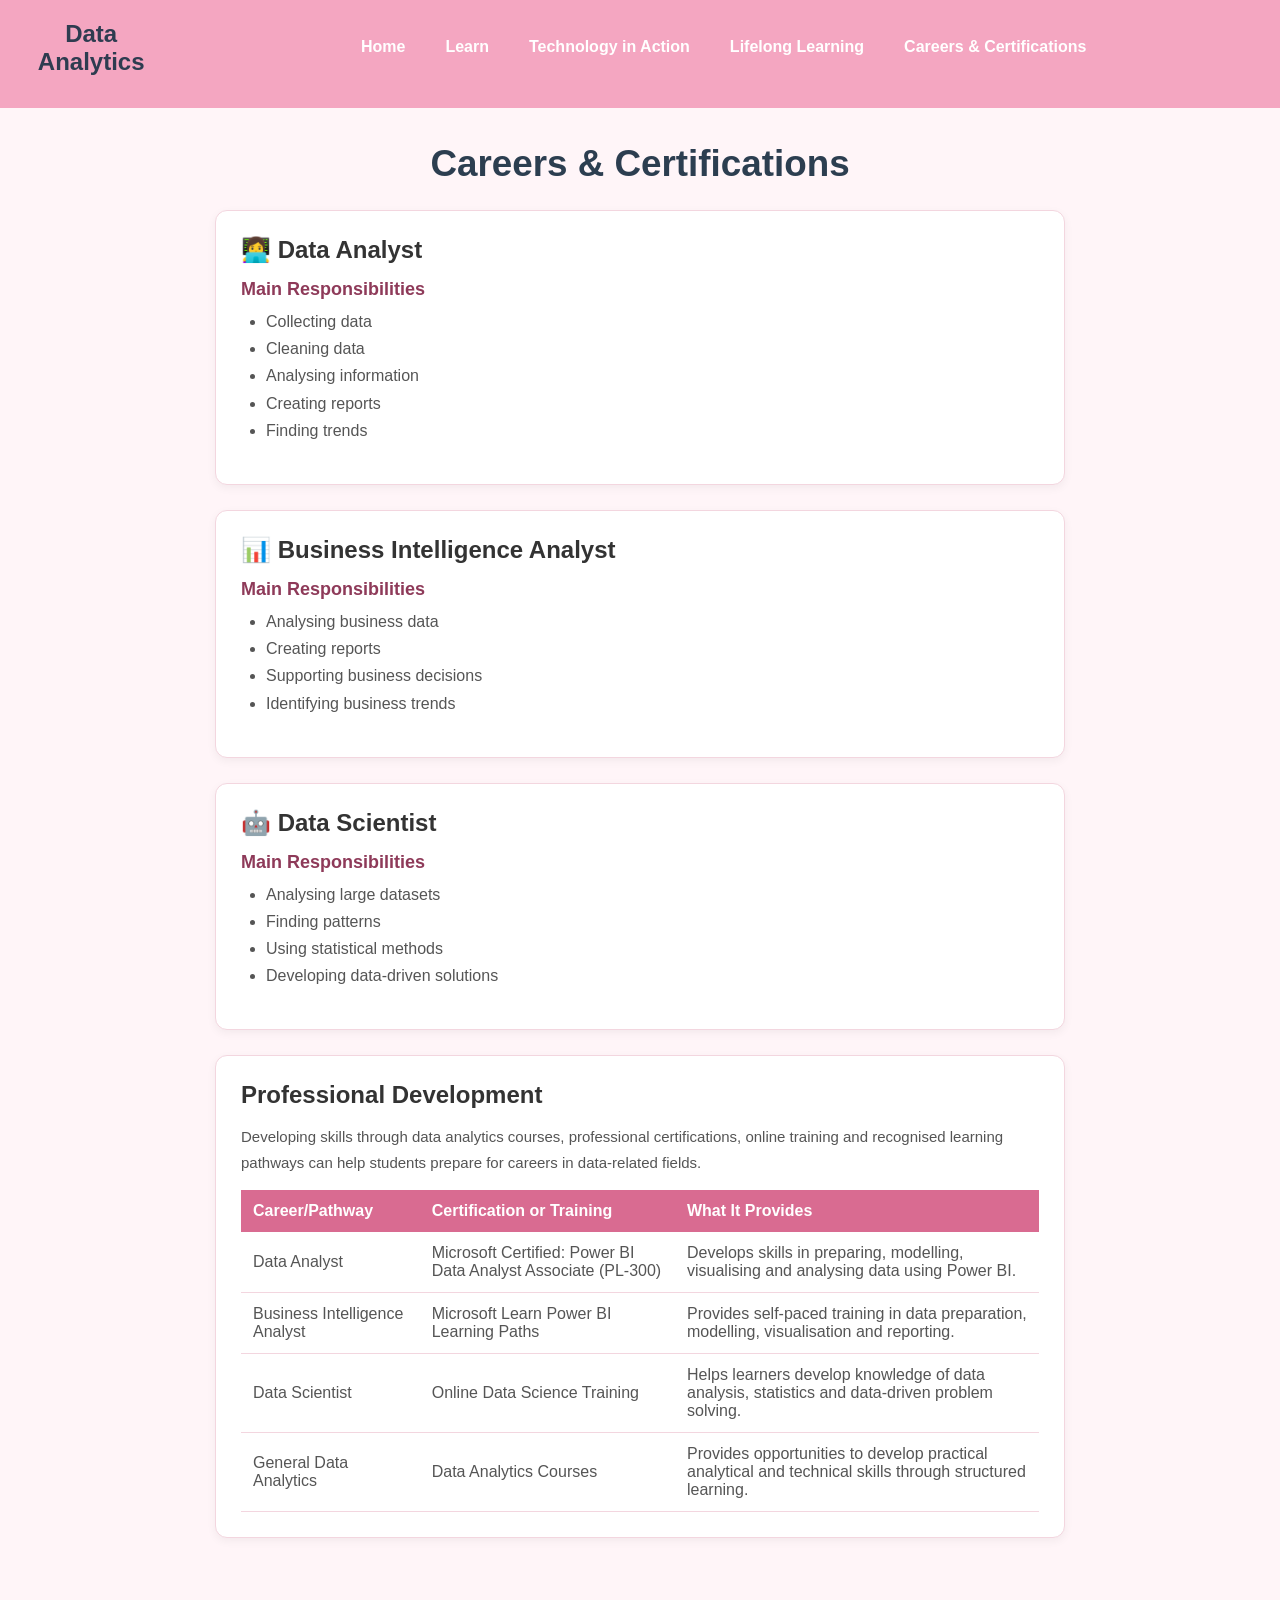
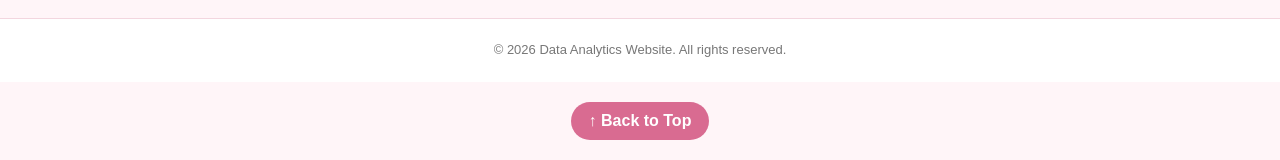
==== careers.html @ 812523c7 "Add files via upload" ====
<!DOCTYPE html>
<html lang="en">

<head>
    <meta charset="UTF-8">
    <meta name="viewport" content="width=device-width, initial-scale=1.0">
    <title>Careers & Certifications</title>

    <link rel="stylesheet" href="style.css">
</head>

<body>
<header>
    <nav>
        <h2>Data Analytics</h2>    
       <ul>
            <li><a href="index.html">Home</a></li>
            <li><a href="learn.html">Learn</a></li>
            <li><a href="technology.html">Technology in Action</a></li>
            <li><a href="lifelong-learning.html">Lifelong Learning</a></li>
            <li><a href="careers.html">Careers & Certifications</a></li>
        </ul>
    </nav>
</header>
    <header>
        <h1>Careers & Certifications</h1>
    </header>

    <main>

        <!--Data Analyst-->
        <section class="career-section">
            <h2>👩‍💻 Data Analyst</h2>

            <h3>Main Responsibilities</h3>

            <ul>
                <li>Collecting data</li>
                <li>Cleaning data</li>
                <li>Analysing information</li>
                <li>Creating reports</li>
                <li>Finding trends</li>
            </ul>
        </section>

         <!-- Business Intelligence Analyst -->
        <section class="career-section">
            <h2>📊 Business Intelligence Analyst</h2>

            <h3>Main Responsibilities</h3>

            <ul>
                <li>Analysing business data</li>
                <li>Creating reports</li>
                <li>Supporting business decisions</li>
                <li>Identifying business trends</li>
            </ul>
        </section>

        <!-- Data Scientist -->
        <section class="career-section">
            <h2>🤖 Data Scientist</h2>

            <h3>Main Responsibilities</h3>

            <ul>
                <li>Analysing large datasets</li>
                <li>Finding patterns</li>
                <li>Using statistical methods</li>
                <li>Developing data-driven solutions</li>
            </ul>
        </section>


        <!-- Professional Development -->
        <section class="career-section">
            <h2>Professional Development</h2>

            <p>
                Developing skills through data analytics courses, professional
                certifications, online training and recognised learning pathways
                can help students prepare for careers in data-related fields.
            </p>

            <table>

                 <tr>
                    <th>Career/Pathway</th>
                    <th>Certification or Training</th>
                    <th>What It Provides</th>
                </tr>

                <tr>
                    <td>Data Analyst</td>
                    <td>
                        Microsoft Certified: Power BI Data Analyst Associate
                        (PL-300)
                    </td>
                    <td>
                        Develops skills in preparing, modelling, visualising
                        and analysing data using Power BI.
                    </td>
                </tr>

                 <tr>
                    <td>Business Intelligence Analyst</td>
                    <td>
                        Microsoft Learn Power BI Learning Paths
                    </td>
                    <td>
                        Provides self-paced training in data preparation,
                        modelling, visualisation and reporting.
                    </td>
                </tr>
                
                <tr>
                    <td>Data Scientist</td>
                    <td>
                        Online Data Science Training
                    </td>
                    <td>
                        Helps learners develop knowledge of data analysis,
                        statistics and data-driven problem solving.
                    </td>
                </tr>

                <tr>
                       <td>General Data Analytics</td>
                    <td>
                        Data Analytics Courses
                    </td>
                    <td>
                        Provides opportunities to develop practical analytical
                        and technical skills through structured learning.
                    </td>
                </tr>

            </table>
        </section>

    </main>
    <footer>
    <p>&copy; 2026 Data Analytics Website. All rights reserved.</p>
</footer>

<a href="#" class="back-to-top">↑ Back to Top</a>

</body>
</html>
---- style.css ----
/* =========================
   GENERAL
========================= */

* {
    margin: 0;
    padding: 0;
    box-sizing: border-box;
}

body {
    font-family: Arial, sans-serif;
    background-color: #fff5f8;
    color: #4a2c35;
}

/* =========================
   NAVIGATION
========================= */

nav {
    background-color: #f4a6c1;
    width:100%;
    min-height:75px;
    padding:20px;
    display:flex;
    justify-content:center;
    align-items:center;
    margin:0;
}

nav ul {
    list-style: none;
    display: flex;
    justify-content: center;
    align-items: center;
    gap:0;
    width:100%;
}

nav a {
    color: white;
    text-decoration: none;
    font-weight: bold;
    font-size: 16px;
    padding: 12px 20px;
}

nav a:hover {
    color: #8e3a59;
    border-bottom: 3px solid#8e3a59;
    padding-bottom:6px;
}

nav a.active{
    color:#8e3a59;
    border-bottom: 3px solid #8e3a59;
    padding-bottom:6px;
}

/* =========================
   HEADER
========================= */

header {
    text-align: center;
    padding:0;
}

header h1 {
    color: #333333;
    font-size: 2.3rem;
    margin-top:35px;
    margin-bottom: 10px;
}

/* =========================
   MAIN
========================= */

main {
    max-width: 900px;
    margin: 0 auto;
    padding: 15px 25px;
}

/* =========================
   SECTIONS
========================= */

section {
    background-color: white;
    padding: 22px;
    margin-bottom: 20px;
    border-radius: 12px;
    border: 1px solid #f3d6df;
}

/* =========================
   HEADINGS
========================= */

h2 {
    color: #2e3c50;
    font-size: 24px;
    margin-bottom: 12px;
}

h3 {
    color: #8e3a59;
    font-size: 18px;
    margin-top: 15px;
    margin-bottom: 8px;
}

/* =========================
   TEXT
========================= */

p {
    color: #555555;
    font-size: 15px;
    line-height: 1.7;
    margin-bottom: 12px;
}

/* =========================
   LIST
========================= */

ul {
    margin-left: 25px;
    margin-bottom: 15px;
}

li {
    color: #555555;
    line-height: 1.7;
}

/* =========================
   IMAGES
========================= */

.home-image {
    max-width: 100%;
    height: auto;
    display: block;
    margin: 20px auto;
    border-radius: 10px;
}

.learn-image {
    width: 70%;
    max-width: 600px;
    height: auto;
    object-fit: contain;
    display: block;
    margin: 20px auto;
    border-radius: 10px;
}

section img {
    width: 100%;
    max-width: 650px;
    height: 250px;
    object-fit: cover;
    display: block;
    margin: 20px auto;
    border-radius: 10px;
}

section img.learn-image {
    width: 70%;
    max-width: 600px;
    height: auto;
    object-fit: contain;
}

/* =========================
   HOME INTRO
========================= */

.intro {
    max-width: 850px;
    margin: 30px auto;
    padding: 30px;
    background-color: white;
    text-align: center;
    border-radius: 12px;
    border: 1px solid #f3d6df;
}

.intro h2 {
    color: #d96b91;
}

.intro p {
    line-height: 1.8;
}

/* =========================
   EXPLORE BUTTON
========================= */

.explore-button {
    display: inline-block;
    background-color: #d96b91;
    color: white;
    padding: 11px 23px;
    text-decoration: none;
    border-radius: 25px;
    margin-top: 15px;
    font-weight: bold;
}

.explore-button:hover {
    background-color: #b94f75;
}

/* =========================
   FEATURE CARDS
========================= */

.features,
.features-container {
    display: flex;
    justify-content: center;
    gap: 18px;
    flex-wrap: wrap;
}

.feature-card {
    background-color: white;
    width: 30%;
    min-width: 180px;
    padding: 22px;
    text-align: center;
    border: 1px solid #f3d6df;
    border-radius: 12px;
}

.feature-card h3 {
    color: #d96b91;
    margin-bottom: 10px;
}

.feature-card:hover {
    transform: translateY(-3px);
}

/* =========================
   TABLE
========================= */

table {
    width: 100%;
    border-collapse: collapse;
    margin-top: 15px;
    background-color: white;
}

th {
    background-color: #d96b91;
    color: white;
    padding: 12px;
    text-align: left;
}

td {
    padding: 12px;
    border-bottom: 1px solid #f3d6df;
    color: #555555;
}

tr:hover {
    background-color: #fff0f4;
}

/* =========================
   FOOTER
========================= */

footer {
    background-color: white;
    border-top: 1px solid #f3d6df;
    text-align: center;
    padding: 20px;
    margin-top: 40px;
}

footer p {
    color: #777777;
    font-size: 13px;
    margin-bottom: 0;
}

/* =========================
   MOBILE
========================= */

@media (max-width: 768px) {

    nav ul {
        flex-direction: column;
        gap: 12px;
    }

    main {
        padding: 15px;
    }

    section {
        padding: 18px;
    }

    .feature-card {
        width: 100%;
    }

    header h1 {
        font-size: 2rem;
    }
}

header h1 {
    color: #2c3e50
}

/* =========================
   TECHNOLOGY PAGE
========================= */

.technology-section {
    background-color: white;
    padding: 25px;
    margin-bottom: 25px;
    border-radius: 12px;
    border: 1px solid #f3d6df;
}

.technology-section h2 {
    color: #d96b91;
    font-size: 24px;
    margin-bottom: 15px;
}

.technology-section h3 {
    color: #8e3a59;
    margin-top: 15px;
    margin-bottom: 8px;
}

.technology-section p {
    color: #555555;
    line-height: 1.7;
    margin-bottom: 12px;
}

.technology-section ul {
    margin-left: 25px;
    margin-bottom: 15px;
}

.technology-section li {
    color: #555555;
    line-height: 1.7;
}

.technology-section img {
    width: 100%;
    max-width: 650px;
    height: auto;
    object-fit: contain;
    display: block;
    margin: 20px auto;
    border-radius: 10px;
}

section img.healthcare-image {
    width: 100%;
    max-width: 650px;
    height: auto !important;
    object-fit: contain !important;
    display: block;
    margin: 20px auto;
    border-radius: 10px;
}

/* =========================
   LIFELONG LEARNING PAGE
========================= */

.lifelong-section {
    background-color: white;
    padding: 25px;
    margin-bottom: 25px;
    border-radius: 12px;
    border: 1px solid #f3d6df;
}

.lifelong-section h2 {
    color: #d96b91;
    font-size: 24px;
    margin-bottom: 15px;
}

.lifelong-section p {
    color: #555555;
    line-height: 1.7;
    margin-bottom: 12px;
}

/* =========================
   CAREERS PAGE
========================= */

.career-section {
    background-color: white;
    padding: 25px;
    margin-bottom: 25px;
    border-radius: 12px;
    border: 1px solid #f3d6df;
}

.career-section h2 {
    color: #333333;
    font-size: 24px;
    margin-bottom: 15px;
}

.career-section h3 {
    color: #8e3a59;
    font-size: 18px;
    margin-top: 15px;
    margin-bottom: 8px;
}

.career-section p {
    color: #555555;
    line-height: 1.7;
    margin-bottom: 12px;
}

.career-section ul {
    margin-left: 25px;
    margin-bottom: 15px;
}

.career-section li {
    color: #555555;
    line-height: 1.7;
}

table a {
    color: #8e3a59;
    text-decoration: none;
    font-weight: bold;
}

table a:hover {
    color: #d96b91;
    text-decoration: underline;
}

/* =========================
   BACK TO TOP
========================= */

.back-to-top {
    display: block;
    width: fit-content;
    margin: 20px auto;
    padding: 10px 18px;
    background-color: #d96b91;
    color: white;
    text-decoration: none;
    border-radius: 20px;
    font-weight: bold;
}

.back-to-top:hover {
    background-color: #b94f75;
}

/* =========================
   IMAGE HOVER
========================= */

section img {
    transition: transform 0.3s ease;
}

section img:hover {
    transform: scale(1.02);
}

/* =========================
   CARD SHADOW
========================= */

section,
.feature-card,
.intro {
    box-shadow: 0 3px 10px rgba(0, 0, 0, 0.05);
}
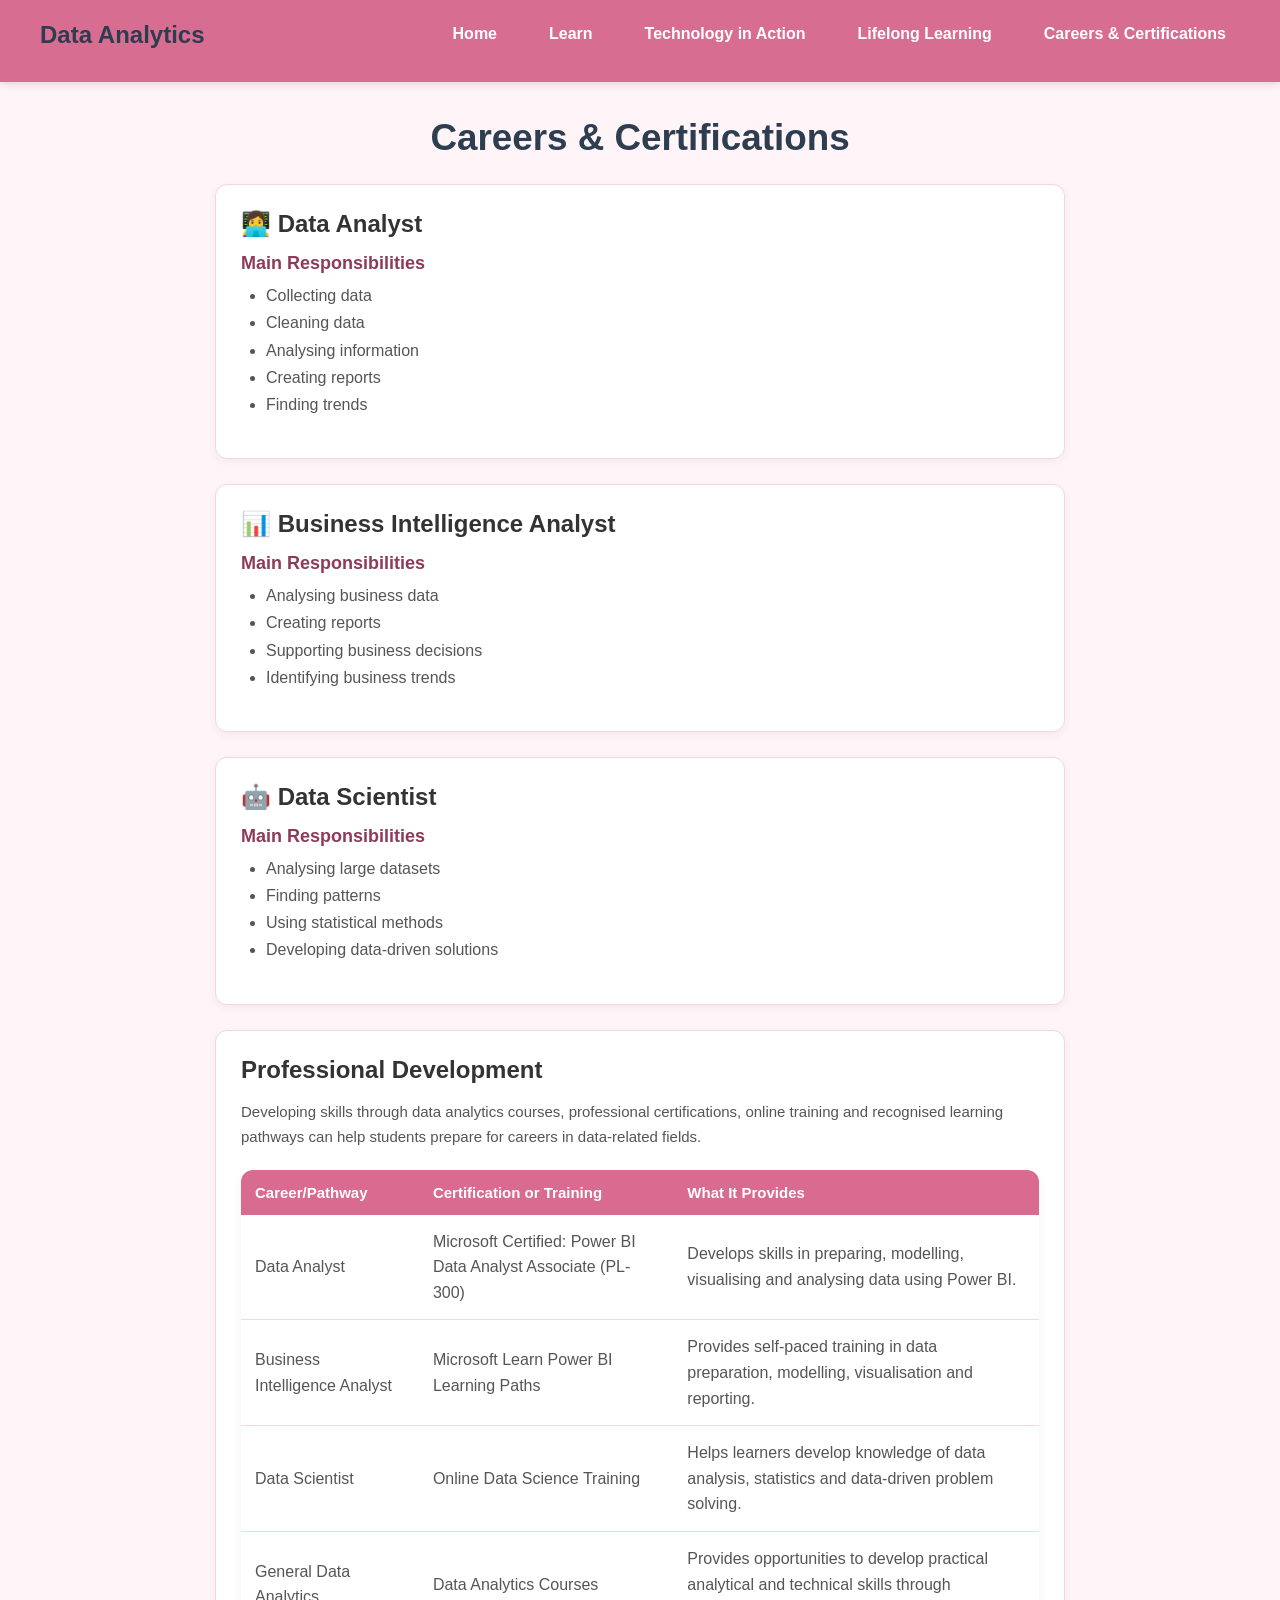
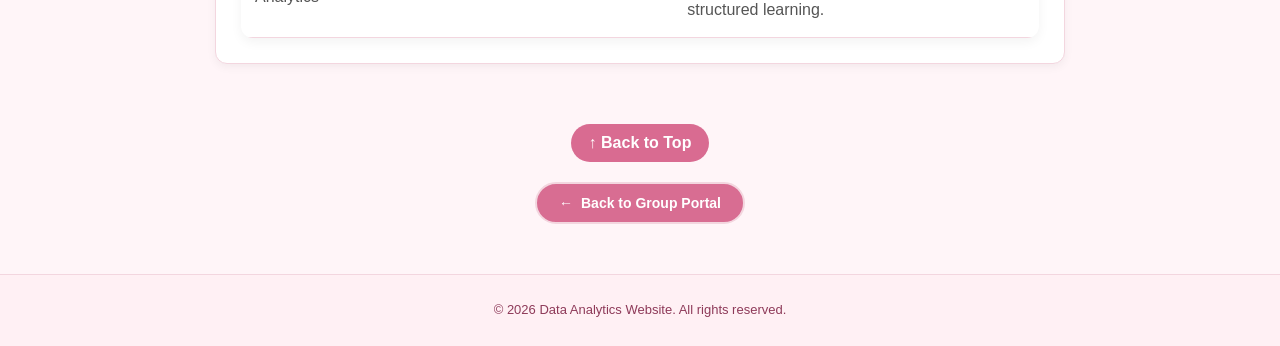
==== commit b3211296: "Add files via upload" ====
--- a/careers.html
+++ b/careers.html
@@ -139,11 +139,14 @@
         </section>
 
     </main>
-    <footer>
-    <p>&copy; 2026 Data Analytics Website. All rights reserved.</p>
-</footer>
 
 <a href="#" class="back-to-top">↑ Back to Top</a>
-
+<!-- Back to Group Portal -->
+<a href="#" class="group-portal">
+    <span>←</span> Back to Group Portal
+</a>
+<footer>
+        <p>&copy; 2026 Data Analytics Website. All rights reserved.</p>
+    </footer>
 </body>
 </html>
--- a/style.css
+++ b/style.css
@@ -9,7 +9,7 @@
 }
 
 body {
-    font-family: Arial, sans-serif;
+    font-family: 'Montserrat',Arial, sans-serif;
     background-color: #fff5f8;
     color: #4a2c35;
 }
@@ -19,43 +19,38 @@
 ========================= */
 
 nav {
-    background-color: #f4a6c1;
-    width:100%;
-    min-height:75px;
-    padding:20px;
-    display:flex;
-    justify-content:center;
-    align-items:center;
-    margin:0;
-}
-
+    background-color: #d86d92;
+    box-shadow: 0 2px 8px rgba(216, 109, 146, 0.3);
+    padding: 20px 40px;
+    display: flex;
+    justify-content: space-between;
+    align-items: center;
+    width: 100%;
+}
 nav ul {
     list-style: none;
     display: flex;
-    justify-content: center;
-    align-items: center;
-    gap:0;
-    width:100%;
+    gap: 24px;
 }
 
 nav a {
     color: white;
     text-decoration: none;
-    font-weight: bold;
+    font-weight: 600;
     font-size: 16px;
-    padding: 12px 20px;
+    padding: 10px 14px;
+    border-radius: 6px;
+    transition: all 0.3s ease;
 }
 
 nav a:hover {
-    color: #8e3a59;
-    border-bottom: 3px solid#8e3a59;
-    padding-bottom:6px;
-}
-
-nav a.active{
-    color:#8e3a59;
-    border-bottom: 3px solid #8e3a59;
-    padding-bottom:6px;
+    color: white;
+    background-color: rgba(255, 255, 255, 0.12);
+    transform: translateY(-2px);
+}
+
+nav a.active {
+    border-bottom: 3px solid #fff5f8;
 }
 
 /* =========================
@@ -156,18 +151,22 @@
     height: auto;
     object-fit: contain;
     display: block;
-    margin: 20px auto;
-    border-radius: 10px;
-}
-
-section img {
+    margin: 25px auto;
+    border-radius: 14px;
+    box-shadow: 0 4px 12px rgba(0, 0, 0, 0.08);
+    transition: transform 0.3s ease, box-shadow 0.3s ease;
+}
+
+.learn-image:hover {
+    transform: scale(1.02);
+    box-shadow: 0 7px 18px rgba(216, 109, 146, 0.15);
+}
+
+    section img {
     width: 100%;
     max-width: 650px;
     height: 250px;
     object-fit: cover;
-    display: block;
-    margin: 20px auto;
-    border-radius: 10px;
 }
 
 section img.learn-image {
@@ -175,6 +174,10 @@
     max-width: 600px;
     height: auto;
     object-fit: contain;
+}
+
+section img:hover {
+    transform: scale(1.04);
 }
 
 /* =========================
@@ -212,10 +215,13 @@
     border-radius: 25px;
     margin-top: 15px;
     font-weight: bold;
+     transition: all 0.3s ease;
 }
 
 .explore-button:hover {
     background-color: #b94f75;
+    transform: translateY(-3px);
+    box-shadow: 0 6px 14px rgba(217, 107, 145, 0.25);
 }
 
 /* =========================
@@ -234,10 +240,12 @@
     background-color: white;
     width: 30%;
     min-width: 180px;
-    padding: 22px;
+    padding: 25px;
     text-align: center;
     border: 1px solid #f3d6df;
-    border-radius: 12px;
+    border-radius: 16px;
+    box-shadow: 0 4px 12px rgba(0, 0, 0, 0.06);
+    transition: all 0.3s ease;
 }
 
 .feature-card h3 {
@@ -246,7 +254,8 @@
 }
 
 .feature-card:hover {
-    transform: translateY(-3px);
+    transform: translateY(-6px);
+    box-shadow: 0 8px 20px rgba(216, 109, 146, 0.18);
 }
 
 /* =========================
@@ -256,21 +265,26 @@
 table {
     width: 100%;
     border-collapse: collapse;
-    margin-top: 15px;
-    background-color: white;
+    margin-top: 20px;
+    background-color: white;
+    border-radius: 12px;
+    overflow: hidden;
+    box-shadow: 0 4px 12px rgba(0, 0, 0, 0.05);
 }
 
 th {
     background-color: #d96b91;
     color: white;
-    padding: 12px;
+    padding: 14px;
     text-align: left;
+    font-size: 15px;
 }
 
 td {
-    padding: 12px;
+    padding: 14px;
     border-bottom: 1px solid #f3d6df;
     color: #555555;
+    line-height: 1.6;
 }
 
 tr:hover {
@@ -282,17 +296,18 @@
 ========================= */
 
 footer {
-    background-color: white;
+    background-color: #fff0f4;
     border-top: 1px solid #f3d6df;
     text-align: center;
-    padding: 20px;
-    margin-top: 40px;
+    padding: 25px 20px;
+    margin-top: 50px;
 }
 
 footer p {
-    color: #777777;
+    color: #8e3a59;
     font-size: 13px;
     margin-bottom: 0;
+    line-height: 1.6;
 }
 
 /* =========================
@@ -306,6 +321,21 @@
         gap: 12px;
     }
 
+        nav {
+        padding: 18px 15px;
+        flex-direction: column;
+        gap: 12px;
+    }
+
+    nav h2 {
+        margin-right: 0;
+    }
+
+    nav a {
+        font-size: 14px;
+        padding: 8px 10px;
+    }
+
     main {
         padding: 15px;
     }
@@ -321,7 +351,21 @@
     header h1 {
         font-size: 2rem;
     }
-}
+
+     .hero {
+        padding: 30px 20px;
+        margin: 20px auto;
+    }
+
+    .hero h1 {
+        font-size: 32px;
+    }
+
+    .hero p {
+        font-size: 16px;
+    }
+}
+
 
 header h1 {
     color: #2c3e50
@@ -504,3 +548,228 @@
 .intro {
     box-shadow: 0 3px 10px rgba(0, 0, 0, 0.05);
 }
+
+/* =========================
+   FEEDBACK FORM
+========================= */
+
+.feedback-form {
+    background-color: white;
+    padding: 30px;
+    margin: 30px auto;
+    max-width: 850px;
+    border-radius: 16px;
+    border: 1px solid #f3d6df;
+    box-shadow: 0 5px 15px rgba(0, 0, 0, 0.06);
+}
+
+.feedback-form h2 {
+    color: #d96b91;
+    margin-bottom: 20px;
+}
+
+.feedback-form form {
+    display: flex;
+    flex-direction: column;
+}
+
+.feedback-form label {
+    color: #555555;
+    font-weight: bold;
+    margin-top: 12px;
+    margin-bottom: 6px;
+}
+
+.feedback-form input,
+.feedback-form select,
+.feedback-form textarea {
+    padding: 12px;
+    border: 1px solid #e5b8c8;
+    border-radius: 8px;
+    font-family: Arial, sans-serif;
+    font-size: 14px;
+    transition: border-color 0.3s ease, box-shadow 0.3s ease;
+}
+
+.feedback-form input:focus,
+.feedback-form select:focus,
+.feedback-form textarea:focus {
+    outline: none;
+    border-color: #d96b91;
+    box-shadow: 0 0 0 3px rgba(217, 107, 145, 0.12);
+}
+
+.feedback-form textarea {
+    resize: vertical;
+}
+
+.feedback-form button {
+    width: fit-content;
+    margin-top: 18px;
+    padding: 10px 22px;
+    background-color: #d96b91;
+    color: white;
+    border: none;
+    border-radius: 20px;
+    font-weight: bold;
+    cursor: pointer;
+    transition: all 0.3s ease;
+}
+
+.feedback-form button:hover {
+    background-color: #b94f75;
+    transform: translateY(-2px);
+    box-shadow: 0 5px 12px rgba(217, 107, 145, 0.2);
+}
+
+/* =========================
+   GROUP PORTAL
+========================= */
+
+.group-portal {
+    display: flex;
+    align-items: center;
+    justify-content: center;
+    gap: 8px;
+
+    width: fit-content;
+    margin: 15px auto 30px;
+    padding: 11px 22px;
+
+    background-color: #d86d92;
+    color:white;
+
+    border: 2px solid #f3d6df;
+    border-radius: 25px;
+
+    text-decoration: none;
+    font-weight: bold;
+    font-size: 14px;
+
+    transition: all 0.3s ease;
+}
+
+.group-portal span {
+    transition: transform 0.3s ease;
+}
+
+.group-portal:hover {
+    background-color: #f3d6df;
+    color: white;
+    transform: translateY(-3px);
+    box-shadow: 0 5px 12px rgba(0, 0, 0, 0.12);
+}
+
+.group-portal:hover span {
+    transform: translateX(-4px);
+}
+
+/* =========================
+   PROFESSIONAL HOME HERO
+========================= */
+
+.hero {
+    background: linear-gradient(135deg, #ffffff, #fff5f8);
+    padding: 45px 40px;
+    margin: 35px auto;
+    max-width: 900px;
+    text-align: center;
+    border-radius: 18px;
+    border: 1px solid #f3d6df;
+    box-shadow: 0 5px 18px rgba(0, 0, 0, 0.06);
+}
+
+.hero h1 {
+    color: #2c3e50;
+    font-size: 42px;
+    margin-bottom: 12px;
+}
+
+.hero p {
+    color: #8e3a59;
+    font-size: 18px;
+    font-weight: 500;
+    margin-bottom: 25px;
+}
+
+.hero-image {
+    margin-top: 25px;
+    width: 100%;
+    text-align: center;
+}
+
+.hero-image img {
+    width: 100%;
+    max-width: 500px; 
+    height: auto;     
+    display: block;
+    margin: 0 auto;
+    border-radius: 12px;
+}
+
+@media (max-width: 768px) {
+    .hero img.home-image {
+        width: 90% !important;
+        height: auto !important;
+    }
+}
+
+.hero .explore-button {
+    display: inline-block;
+    background-color: #d96b91;
+    color: white;
+    padding: 12px 25px;
+    border-radius: 25px;
+    text-decoration: none;
+    font-weight: bold;
+    transition: all 0.3s ease;
+}
+
+.hero .explore-button:hover {
+    background-color: #b94f75;
+    transform: translateY(-3px);
+    box-shadow: 0 5px 12px rgba(0, 0, 0, 0.12);
+}
+
+/* =========================
+   PROFESSIONAL LEARN SECTIONS
+========================= */
+
+.learn-section {
+    background-color: white;
+    padding: 28px;
+    margin-bottom: 25px;
+    border-radius: 16px;
+    border: 1px solid #f3d6df;
+    box-shadow: 0 4px 12px rgba(0, 0, 0, 0.05);
+    transition: all 0.3s ease;
+}
+
+.learn-section:hover {
+    transform: translateY(-3px);
+    box-shadow: 0 8px 18px rgba(216, 109, 146, 0.12);
+}
+
+.learn-section h2 {
+    color: #d96b91;
+    font-size: 24px;
+    margin-bottom: 15px;
+}
+
+.learn-section h3 {
+    color: #8e3a59;
+    margin-top: 15px;
+    margin-bottom: 8px;
+}
+
+/* =========================
+   PROFESSIONAL PAGE TITLES
+========================= */
+
+main > header h1 {
+    color: #2c3e50;
+    font-size: 34px;
+    text-align: center;
+    margin: 30px 0 25px;
+    font-weight: 700;
+}
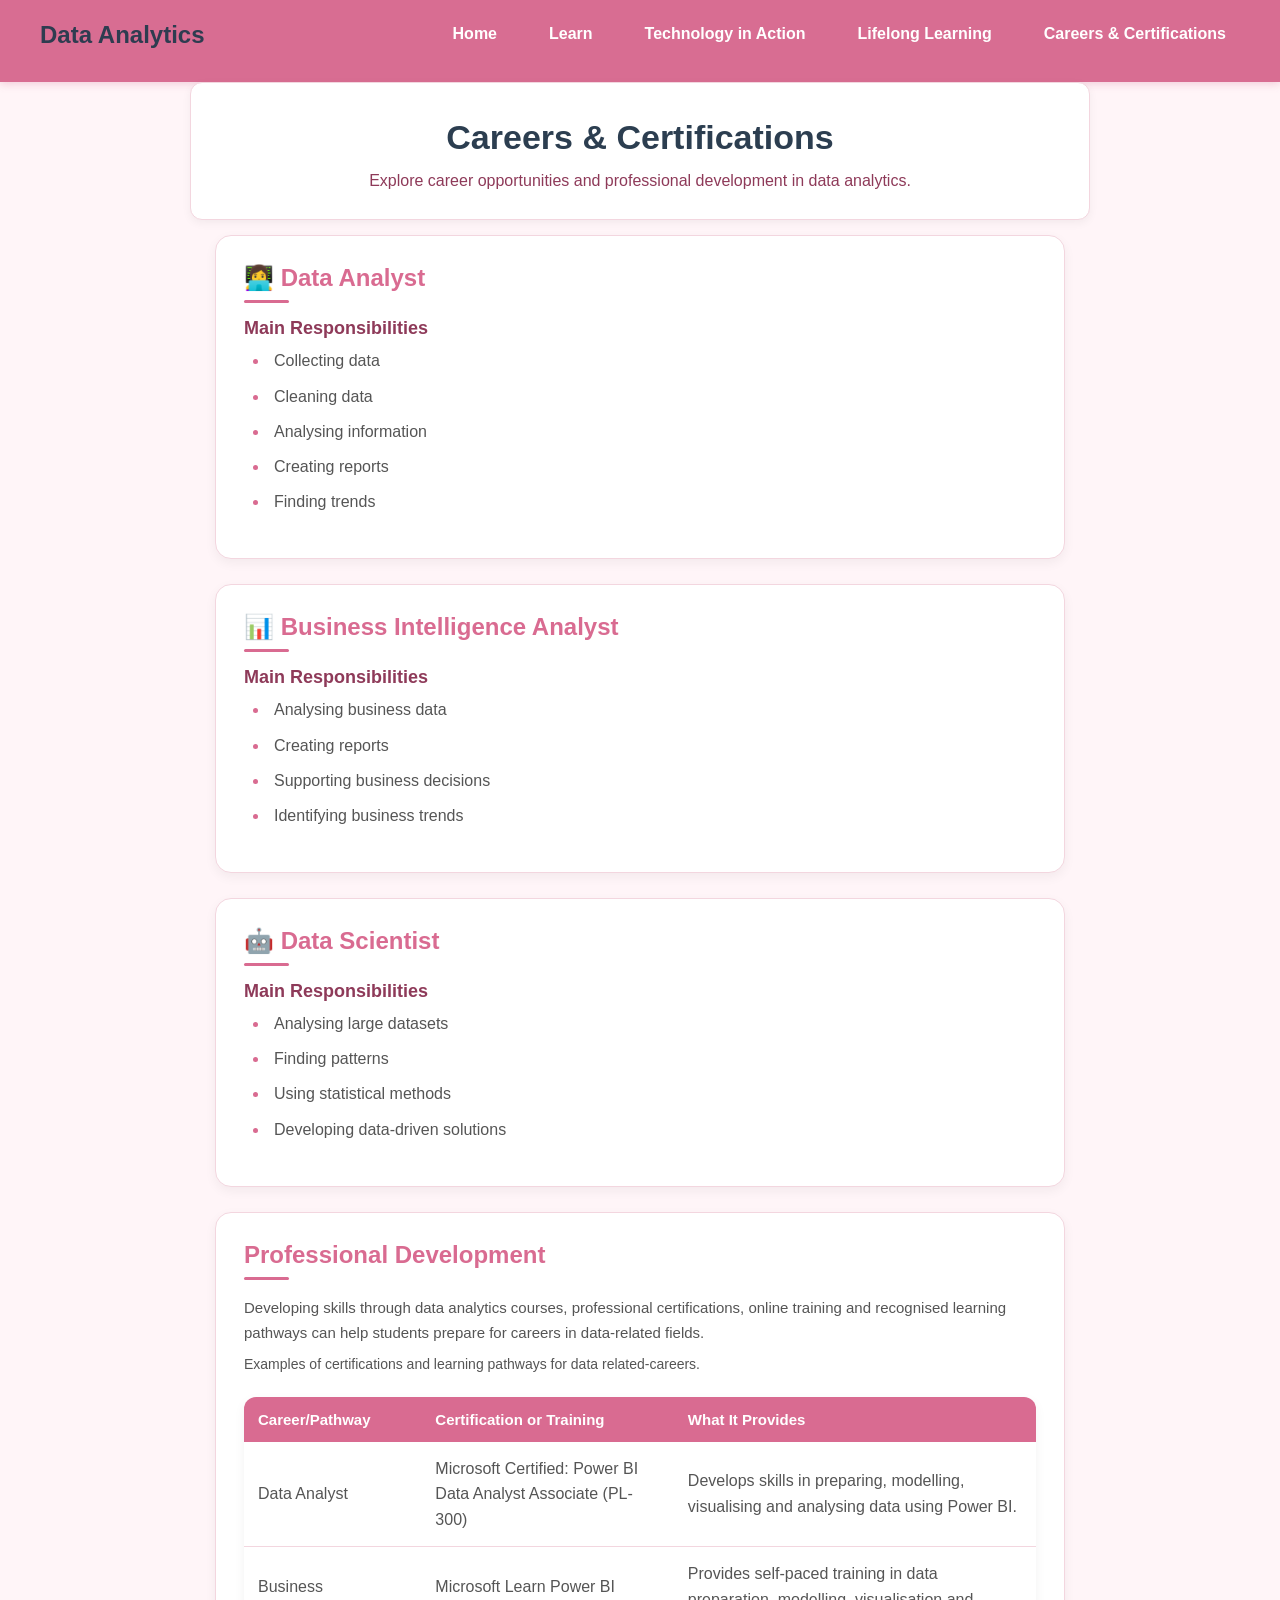
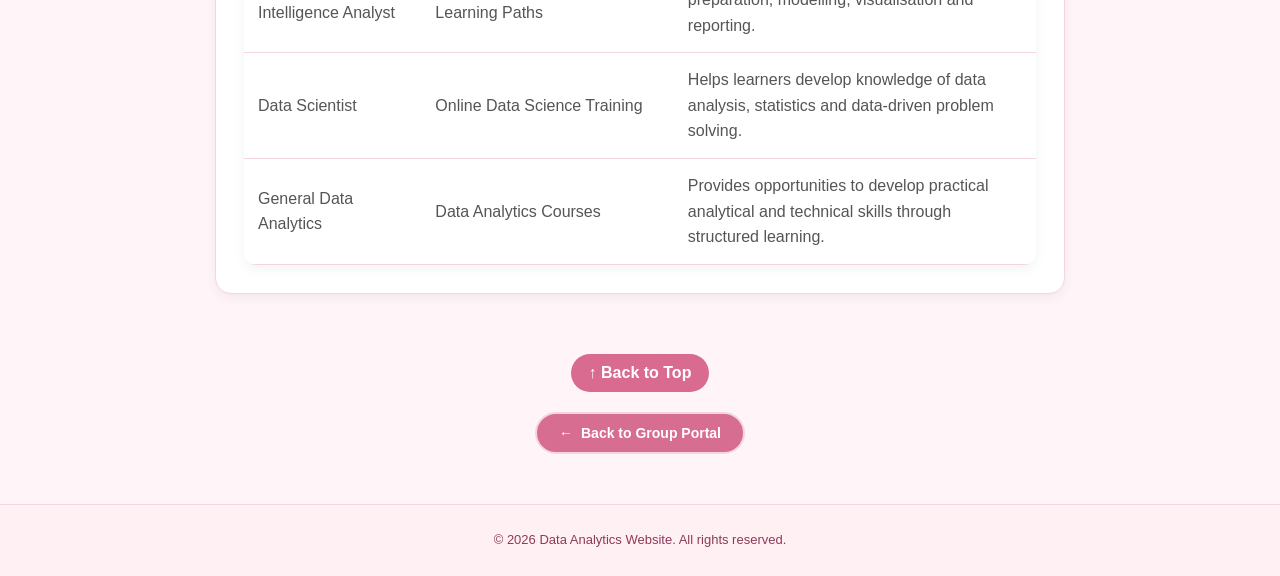
==== commit feaf0f63: "Add files via upload" ====
--- a/careers.html
+++ b/careers.html
@@ -22,9 +22,10 @@
         </ul>
     </nav>
 </header>
-    <header>
+    <section class="page-header">
         <h1>Careers & Certifications</h1>
-    </header>
+        <p>Explore career opportunities and professional development in data analytics.</p>
+    </section>
 
     <main>
 
@@ -80,6 +81,10 @@
                 Developing skills through data analytics courses, professional
                 certifications, online training and recognised learning pathways
                 can help students prepare for careers in data-related fields.
+            </p>
+
+            <p class="table-description">
+                Examples of certifications and learning pathways for data related-careers.
             </p>
 
             <table>
--- a/style.css
+++ b/style.css
@@ -246,6 +246,25 @@
     border-radius: 16px;
     box-shadow: 0 4px 12px rgba(0, 0, 0, 0.06);
     transition: all 0.3s ease;
+    position: relative;
+    overflow: hidden;
+}
+
+.feature-card::before {
+    content: "";
+    position: absolute;
+    top: 0;
+    left: 0;
+    width: 100%;
+    height: 4px;
+    background-color: #d96b91;
+}
+
+.learn-section .feature-card {
+    min-height: 180px;
+    display: flex;
+    flex-direction: column;
+    justify-content: center;
 }
 
 .feature-card h3 {
@@ -278,6 +297,7 @@
     padding: 14px;
     text-align: left;
     font-size: 15px;
+    font-weight: 600;
 }
 
 td {
@@ -287,8 +307,17 @@
     line-height: 1.6;
 }
 
+.learn-section table td:first-child {
+    font-weight: bold;
+    color: #8e3a59;
+}
+
 tr:hover {
     background-color: #fff0f4;
+}
+
+.learn-section table tr {
+    transition: background-color 0.2s ease;
 }
 
 /* =========================
@@ -348,6 +377,36 @@
         width: 100%;
     }
 
+     .technology-section img {
+        height: auto;
+    }
+
+        .career-section {
+        padding: 20px;
+    }
+
+    .career-section table {
+        font-size: 13px;
+    }
+
+    .career-section th,
+    .career-section td {
+        padding: 10px;
+    }
+
+        .lifelong-section {
+        padding: 20px;
+    }
+
+    .lifelong-section table {
+        font-size: 13px;
+    }
+
+    .lifelong-section th,
+    .lifelong-section td {
+        padding: 10px;
+    }
+
     header h1 {
         font-size: 2rem;
     }
@@ -364,6 +423,10 @@
     .hero p {
         font-size: 16px;
     }
+
+    .process-step:not(:last-child)::after {
+        display: none;
+    }
 }
 
 
@@ -377,10 +440,17 @@
 
 .technology-section {
     background-color: white;
-    padding: 25px;
+    padding: 28px;
     margin-bottom: 25px;
-    border-radius: 12px;
+    border-radius: 16px;
     border: 1px solid #f3d6df;
+    box-shadow: 0 4px 12px rgba(0, 0, 0, 0.05);
+    transition: all 0.3s ease;
+}
+
+.technology-section:hover {
+    transform: translateY(-3px);
+    box-shadow: 0 8px 18px rgba(216, 109, 146, 0.12);
 }
 
 .technology-section h2 {
@@ -389,10 +459,23 @@
     margin-bottom: 15px;
 }
 
+.technology-section h2::after {
+    content: "";
+    display: block;
+    width: 45px;
+    height: 3px;
+    background-color: #d96b91;
+    margin-top: 8px;
+    border-radius: 3px;
+}
+
 .technology-section h3 {
     color: #8e3a59;
-    margin-top: 15px;
-    margin-bottom: 8px;
+    font-size: 18px;
+    margin-top: 20px;
+    margin-bottom: 10px;
+    padding-left: 10px;
+    border-left: 4px solid #d96b91;
 }
 
 .technology-section p {
@@ -414,11 +497,25 @@
 .technology-section img {
     width: 100%;
     max-width: 650px;
-    height: auto;
-    object-fit: contain;
+    height: auto; 
     display: block;
     margin: 20px auto;
-    border-radius: 10px;
+    border-radius: 14px;
+    box-shadow: 0 4px 12px rgba(0, 0, 0, 0.08);
+    transition: transform 0.3s ease, box-shadow 0.3s ease;
+}
+
+.technology-section img:hover {
+    transform: scale(1.02);
+    box-shadow: 0 7px 18px rgba(216, 109, 146, 0.15);
+}
+.technology-section ul li {
+    margin-bottom: 8px;
+    padding-left: 5px;
+}
+
+.technology-section ul li::marker {
+    color: #d96b91;
 }
 
 section img.healthcare-image {
@@ -437,16 +534,33 @@
 
 .lifelong-section {
     background-color: white;
-    padding: 25px;
+    padding: 28px;
     margin-bottom: 25px;
-    border-radius: 12px;
+    border-radius: 16px;
     border: 1px solid #f3d6df;
+    box-shadow: 0 4px 12px rgba(0, 0, 0, 0.05);
+    transition: all 0.3s ease;
+}
+
+.lifelong-section:hover {
+    transform: translateY(-3px);
+    box-shadow: 0 8px 18px rgba(216, 109, 146, 0.12);
 }
 
 .lifelong-section h2 {
     color: #d96b91;
     font-size: 24px;
     margin-bottom: 15px;
+}
+
+.lifelong-section h2::after {
+    content: "";
+    display: block;
+    width: 45px;
+    height: 3px;
+    background-color: #d96b91;
+    margin-top: 8px;
+    border-radius: 3px;
 }
 
 .lifelong-section p {
@@ -455,22 +569,48 @@
     margin-bottom: 12px;
 }
 
+.lifelong-section ul li {
+    margin-bottom: 8px;
+    padding-left: 5px;
+}
+
+.lifelong-section ul li::marker {
+    color: #d96b91;
+}
+
 /* =========================
    CAREERS PAGE
 ========================= */
 
 .career-section {
     background-color: white;
-    padding: 25px;
+    padding: 28px;
     margin-bottom: 25px;
-    border-radius: 12px;
+    border-radius: 16px;
     border: 1px solid #f3d6df;
+    box-shadow: 0 4px 12px rgba(0, 0, 0, 0.05);
+    transition: all 0.3s ease;
+}
+
+.career-section:hover {
+    transform: translateY(-3px);
+    box-shadow: 0 8px 18px rgba(216, 109, 146, 0.12);
 }
 
 .career-section h2 {
-    color: #333333;
+    color: #d96b91;
     font-size: 24px;
     margin-bottom: 15px;
+}
+
+.career-section h2::after {
+    content: "";
+    display: block;
+    width: 45px;
+    height: 3px;
+    background-color: #d96b91;
+    margin-top: 8px;
+    border-radius: 3px;
 }
 
 .career-section h3 {
@@ -494,6 +634,12 @@
 .career-section li {
     color: #555555;
     line-height: 1.7;
+    margin-bottom: 8px;
+    padding-left: 5px;
+}
+
+.career-section li::marker {
+    color: #d96b91;
 }
 
 table a {
@@ -756,6 +902,16 @@
     margin-bottom: 15px;
 }
 
+.learn-section h2::after {
+    content: "";
+    display: block;
+    width: 45px;
+    height: 3px;
+    background-color: #d96b91;
+    margin-top: 8px;
+    border-radius: 3px;
+}
+
 .learn-section h3 {
     color: #8e3a59;
     margin-top: 15px;
@@ -772,4 +928,203 @@
     text-align: center;
     margin: 30px 0 25px;
     font-weight: 700;
+}
+
+/* =========================
+   WHY DATA ANALYTICS MATTERS
+========================= */
+
+.why-section {
+    background: white;
+    padding: 30px;
+    margin: 30px auto;
+    max-width: 850px;
+    text-align: center;
+    border-radius: 16px;
+    border: 1px solid #f3d6df;
+    box-shadow: 0 4px 12px rgba(0, 0, 0, 0.05);
+    transition: all 0.3s ease;
+}
+
+.why-section:hover {
+    transform: translateY(-3px);
+    box-shadow: 0 8px 18px rgba(216, 109, 146, 0.12);
+}
+
+.why-section h2 {
+    color: #d96b91;
+    font-size: 26px;
+    margin-bottom: 12px;
+}
+
+.why-section p {
+    color: #555555;
+    line-height: 1.7;
+    max-width: 700px;
+    margin: 0 auto;
+}
+
+/* =========================
+   FEATURE ICONS
+========================= */
+
+.feature-icon {
+    font-size: 32px;
+    margin-bottom: 12px;
+}
+
+/* =========================
+   DATA ANALYTICS PROCESS
+========================= */
+
+.process-section {
+    background-color: white;
+    padding: 30px;
+    margin: 30px auto;
+    max-width: 900px;
+    text-align: center;
+    border-radius: 16px;
+    border: 1px solid #f3d6df;
+    box-shadow: 0 4px 12px rgba(0, 0, 0, 0.05);
+}
+
+.process-section:hover {
+    transform: translateY(-3px);
+    box-shadow: 0 8px 18px rgba(216, 109, 146, 0.12);
+}
+
+.process-section h2 {
+    color: #d96b91;
+    font-size: 26px;
+    margin-bottom: 10px;
+}
+
+.process-intro {
+    max-width: 700px;
+    margin: 0 auto 25px;
+}
+
+.process-container {
+    display: flex;
+    justify-content: center;
+    align-items: stretch;
+    gap: 12px;
+    flex-wrap: wrap;
+}
+
+.process-step {
+    flex: 1;
+    min-width: 140px;
+    padding: 22px 12px;
+    background-color: #fff5f8;
+    border: 1px solid #f3d6df;
+    border-radius: 14px;
+    position: relative;
+    transition: all 0.3s ease;
+}
+
+.process-step:not(:last-child)::after {
+    content: "→";
+    position: absolute;
+    right: -10px;
+    top: 50%;
+    transform: translateY(-50%);
+    color: #d96b91;
+    font-size: 18px;
+    font-weight: bold;
+}
+
+.process-step:hover {
+    transform: translateY(-5px);
+    box-shadow: 0 6px 15px rgba(216, 109, 146, 0.15);
+}
+
+.process-step span {
+    display: block;
+    color: #d96b91;
+    font-size: 13px;
+    font-weight: bold;
+    margin-bottom: 8px;
+}
+
+.process-step h3 {
+    color: #8e3a59;
+    margin-bottom: 8px;
+}
+
+.process-step p {
+    font-size: 13px;
+    margin-bottom: 0;
+}
+
+/* =========================
+   LEARN PAGE HEADER
+========================= */
+
+.page-header {
+    text-align: center;
+    padding: 35px 20px 25px;
+    max-width: 900px;
+    margin: 0 auto;
+}
+
+.page-header h1 {
+    color: #2c3e50;
+    font-size: 34px;
+    margin-bottom: 10px;
+}
+
+.page-header p {
+    color: #8e3a59;
+    font-size: 16px;
+    margin-bottom: 0;
+}
+
+/* =========================
+   LEARN CHALLENGES
+========================= */
+
+.learn-section ul li {
+    margin-bottom: 8px;
+    padding-left: 5px;
+}
+
+.learn-section ul li::marker {
+    color: #d96b91;
+}
+
+/* =========================
+   WORKPLACE APPLICATIONS
+========================= */
+
+.learn-section p + p {
+    margin-top: 15px;
+}
+
+.learn-section p strong {
+    color: #8e3a59;
+}
+
+/* =========================
+   TABLE DESCRIPTION
+========================= */
+
+.table-description {
+    color: #777777;
+    font-size: 14px;
+    margin-top: -5px;
+    margin-bottom: 15px;
+}
+
+/* =========================
+   TECHNOLOGY LISTS
+========================= */
+
+.technology-section ul li {
+    margin-bottom: 8px;
+    padding-left: 5px;
+}
+
+.technology-section ul li::marker {
+    color: #d96b91;
 }
